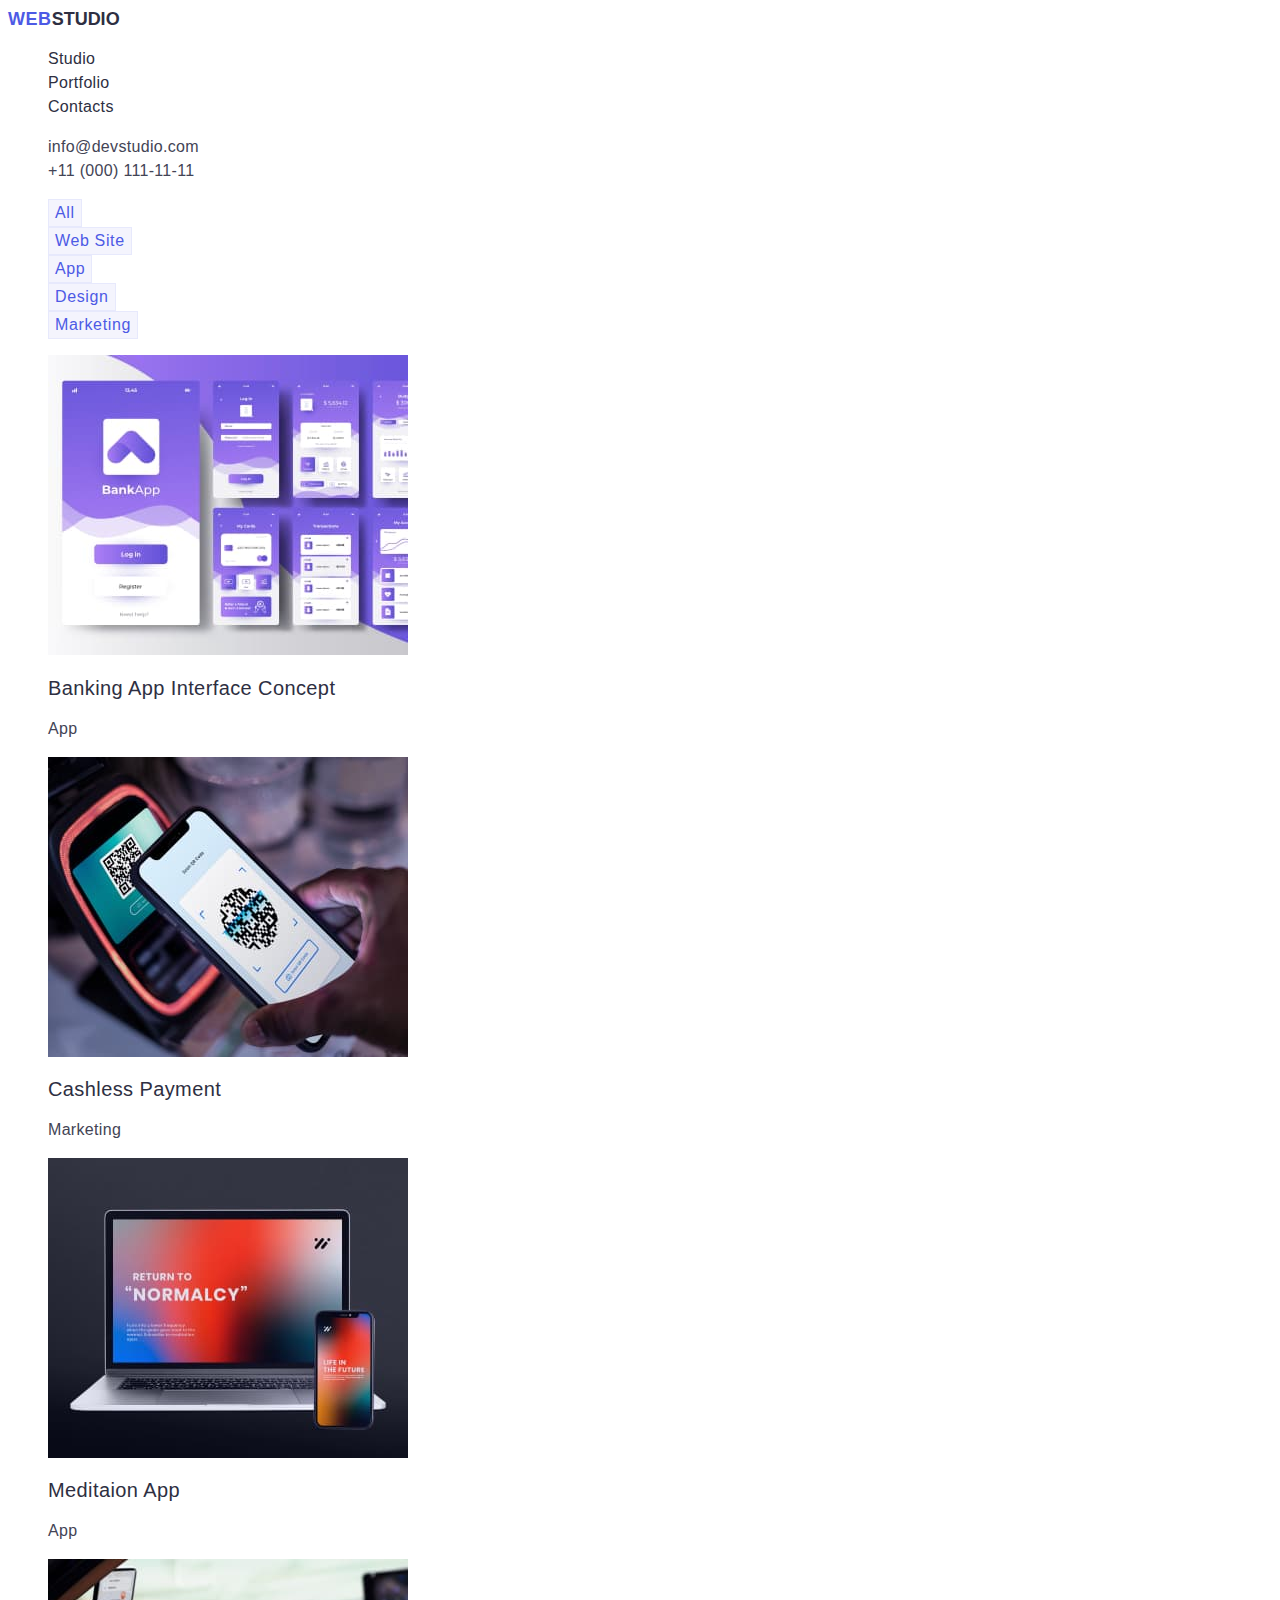
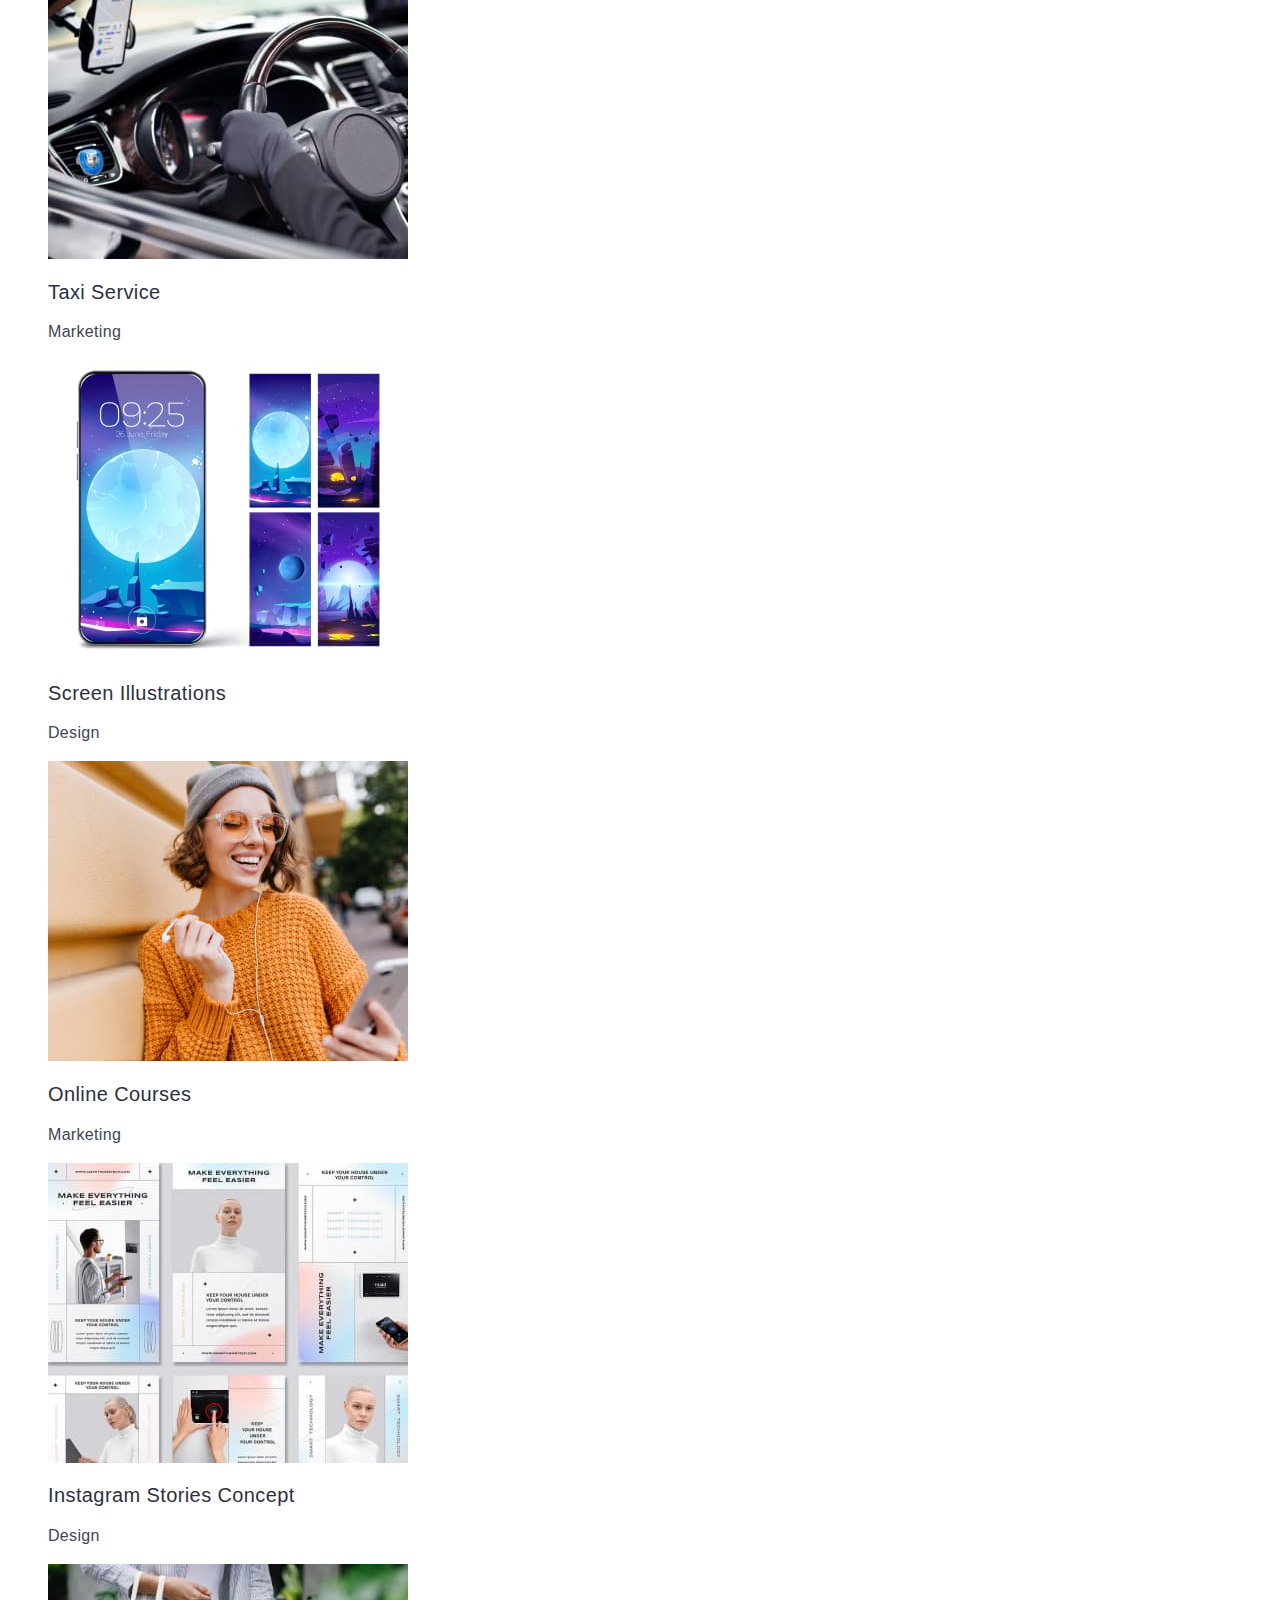
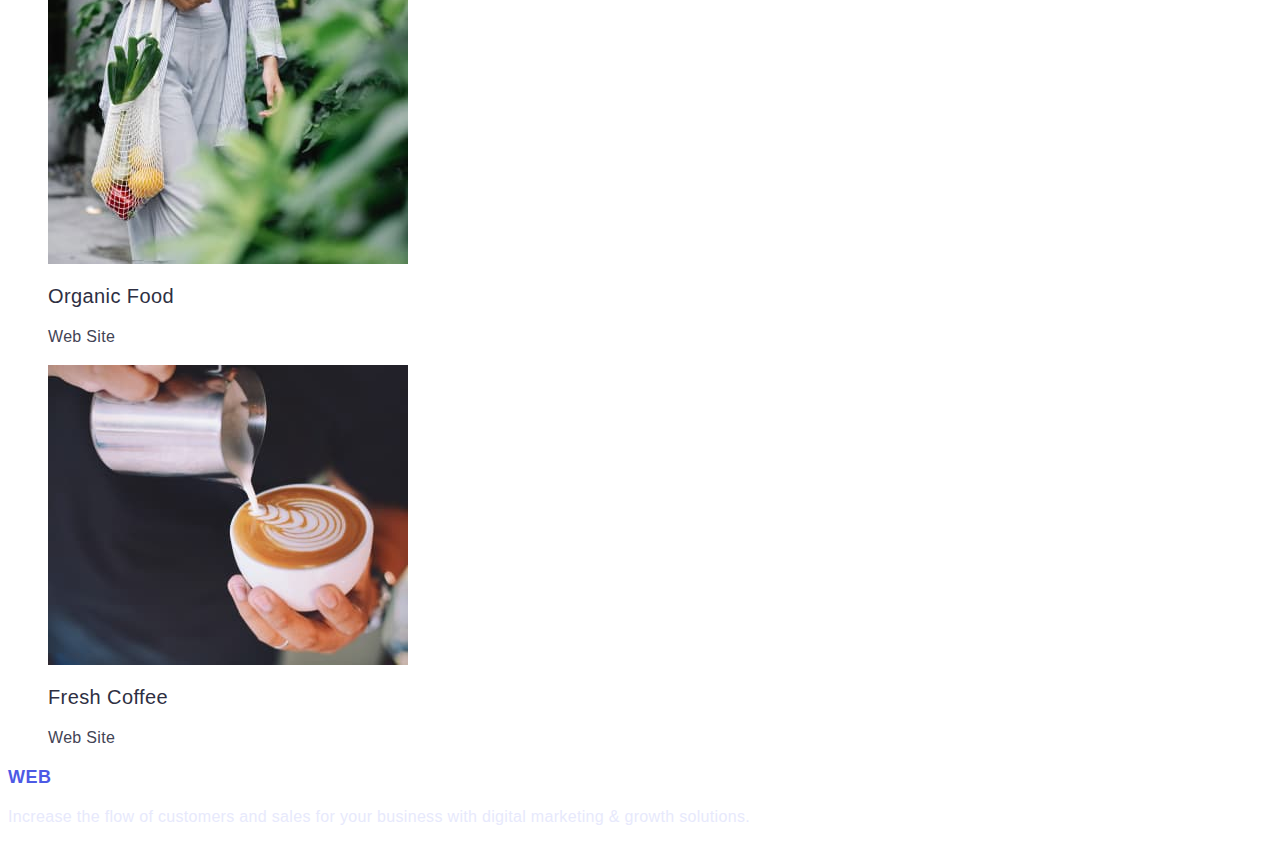
==== portfolio.html @ 4753c225 "Initial commit" ====
<!DOCTYPE html>

<html lang="en">
<head>
    <meta charset="UTF-8">
    <meta http-equiv="X-UA-Compatible" content="IE=edge">
    <meta name="viewport" content="width=device-width, initial-scale=1.0">
    <title>WebStudio</title>
    <link rel="stylesheet" href="./css/styles.css">
</head>

<body>
<!--Navigation-->
    <header>
        <nav>
            <a class="logo" href="./index.html"> <span class="logo-style">Web</span>Studio</a> 
            <ul class="site-nav list">
                <li>
                    <a class="link" href="./index.html">Studio</a>
                </li>
                <li>
                    <a class="link" href="./portfolio.html">Portfolio</a>
                </li>
                <li>
                    <a class="link" href="">Contacts</a>
                </li>
            </ul>
        </nav>
        <address class="nav"> 
            <ul class="nav contacts-nav">
                <li>
                    <a class="link" href="mailto:info@devstudio.com">info@devstudio.com</a>
                </li>
                <li>
                    <a class="link" href="tel:+110001111111">+11 (000) 111-11-11</a>
                </li>
            </ul>
        </address>
    </header>

    <main>
<!--Portfolio-->
        <h1 class="hidden">Portfolio</h1>
        <section>
            <ul class="list">
                <li>
                    <button class="button">All</button>
                </li>  
                <li>
                    <button class="button">Web Site</button>
                </li> 
                <li>
                    <button class="button">App</button>
                </li> 
                <li>
                    <button class="button">Design</button>
                </li>
                <li>
                    <button class="button">Marketing</button>
                </li>
            </ul>

<!--List-->
        <ul class="list">
            <li>
                <a class="link" href="">
                    <img src="./images/bancapp.jpg" alt="Banking App" width="360">
                    <h2 class="section-title">Banking App Interface Concept</h2>
                    <p class="text">App</p>
                </a>
            </li>
            <li>
                <a class="link" href="">
                    <img src="./images/cashless.jpg" alt="Cashless Payment" width="360">
                    <h2 class="section-title">Cashless Payment</h2>
                    <p class="text">Marketing</p>
                </a>
            </li>
            <li>
                <a class="link" href="">
                    <img src="./images/pc_phone.jpg" alt="Meditaion App" width="360">
                    <h2 class="section-title">Meditaion App</h2>
                    <p class="text">App</p>
                </a>
            </li>
            <li>
                <a class="link" href="">
                    <img src="./images/taxi.jpg" alt="Taxi Service" width="360">
                    <h2 class="section-title">Taxi Service</h2>
                    <p class="text">Marketing</p>
                </a>
            </li>
            <li>
                <a class="link" href="">
                    <img src="./images/screen.jpg" alt="Screen Illustrations" width="360">
                    <h2 class="section-title">Screen Illustrations</h2>
                    <p class="text">Design</p>
                </a>
            </li>
            <li>
                <a class="link" href="">
                    <img src="./images/ms.jpg" alt="Online Courses" width="360">
                    <h2 class="section-title">Online Courses</h2>
                    <p class="text">Marketing</p>
                </a>
            </li>
            <li>
                <a class="link" href="">
                    <img src="./images/istagram.jpg" alt="Instagram Stories Concept" width="360">
                    <h2 class="section-title">Instagram Stories Concept</h2>
                    <p class="text">Design</p>
                </a>
            </li>
            <li>
                <a class="link" href="">
                    <img src="./images/food.jpg" alt="Organic Food" width="360">
                    <h2 class="section-title">Organic Food</h2>
                    <p class="text">Web Site</p>
                </a>
            </li>
            <li>
                <a class="link" href="">
                    <img src="./images/coffee.jpg" alt="Fresh Coffee" width="360">
                    <h2 class="section-title">Fresh Coffee</h2>
                    <p class="text">Web Site</p>
                </a>
            </li>
        </ul>
    </section>
</main>
<!--Footer-->
<footer>
    <a class="logo-footer" href="./index.html"><span class="logo-style">Web</span>Studio</a>
    <p class="text-footer">Increase the flow of customers and sales for your business with digital marketing & growth solutions.</p>
</footer>
</body>
</html>
---- css/styles.css ----
/* color text
color: #434455;
color: #2E2F42;
color: #E7E9FC;
hero
color: #FFFFFF;
logo
color: #4D5AE5;
color: #F4F4FD;
btn normal
color: #4D5AE5;
hover
color: #FFFFFF;
color: #404BBF;
*/
/* color site
background: #FFFFFF;
background: #F4F4FD;
background: #2E2F42;
*/
:root {
    --primary-text-color: #434455;
    --secondary-text-color: #2E2F42;
    --accent-color: #4D5AE5;
    --secondary-accent-color: #404BBF;
    --primary-white-color: #FFFFFF;
}

/*Header*/
body {
    background-color: #FFFFFF;
    color: #434455;
    font-family: 'Roboto' , sans-serif;
}

.hidden {
    position: absolute;
    width: 1px;
    height: 1px;
    margin: -1px;
    border: 0;
    padding: 0;
    
    white-space: nowrap;
    clip-path: inset(100%);
    clip: rect(0 0 0 0);
    overflow: hidden;
  }

.logo {
    text-decoration: none;
    font-family: 'Raleway', sans-serif;
    font-weight: 800;
    font-size: 18px;
    line-height: 1.3;
    text-transform: uppercase;

    color: var(--secondary-text-color);
}

.logo-style {
    text-decoration: none;
    font-family: 'Raleway', sans-serif;
    font-weight: 800;
    font-size: 18px;
    line-height: 1.3;
    letter-spacing: 0.03em;
    text-transform: uppercase;

    color: var(--accent-color);
}

.logo-footer {
    text-decoration: none;
    font-family: 'Raleway', sans-serif;
    font-weight: 800;
    font-size: 18px;
    line-height: 1.2;
    letter-spacing: 0.03em;
    text-transform: uppercase;

    color: var(--primary-white-color);
}

.list {
    list-style: none;
}

.link {
    text-decoration: none;
}
.section-title {
    font-weight: 500;
    font-size: 20px;
    line-height: 1.2;
    letter-spacing: 0.02em;

    color: var(--secondary-text-color);
}

.section-subject {
    font-size: 36px;
    line-height: 1.1;
    letter-spacing: 0.02em;

    color: #2E2F42;
}

/*Navigation*/
.site-nav .link:hover,
.site-nav .link:focus {
    color: var(--secondary-accent-color);
}

.site-nav .link {
    font-weight: 500;
    font-size: 16px;
    line-height: 1.5;
    letter-spacing: 0.02em;

    color: var(--secondary-text-color);
}

/*Phone number at Email*/
.nav {
    list-style: none;
    font-style: inherit;
    }
    
.nav .link:hover,
.nav .link:focus {
    color: var(--secondary-accent-color);
    }
    
.contacts-nav .link { 
    list-style: none;
    font-style: inherit;
    font-size: 16px;
    line-height: 1.5;
    letter-spacing: 0.02em;
       
    color: var(--primary-text-color);
    }


/*Main button*/
.button-submit {
    font-family: 'Roboto', sans-serif;
    font-weight: 500;
    font-size: 16px;
    line-height: 1.5;
    letter-spacing: 0.04em;

    color: var(--primary-white-color);
    background: var(--accent-color);
}

.button-submit:hover,
.button-submit:focus {
    color: var(--primary-white-color);
    background: var(--secondary-accent-color);
}

/*Hero*/
.hero-title {
    font-size: 56px;
    line-height: 1.2;
    letter-spacing: 0.02em;

    color: var(--primary-white-color);
}

/*Portfolio Nav*/
.button {
    cursor:pointer;
    font-family: 'Roboto', sans-serif;
    font-weight: 500;
    font-size: 16px;
    line-height: 1.5;
    letter-spacing: 0.04em;

    color: var(--accent-color);
    background: #F4F4FD;
    border: 1px solid #E7E9FC;
}

.button:hover,
.button:focus {
    color:var(--primary-white-color);
    background:var(--secondary-accent-color);
}

.text {
    font-size: 16px;
    line-height: 1.5;
    letter-spacing: 0.02em;

    color: var(--primary-text-color);
}

.text-footer {
    font-size: 16px;
    line-height: 1.5;
    letter-spacing: 0.02em;

    color: #E7E9FC;
}
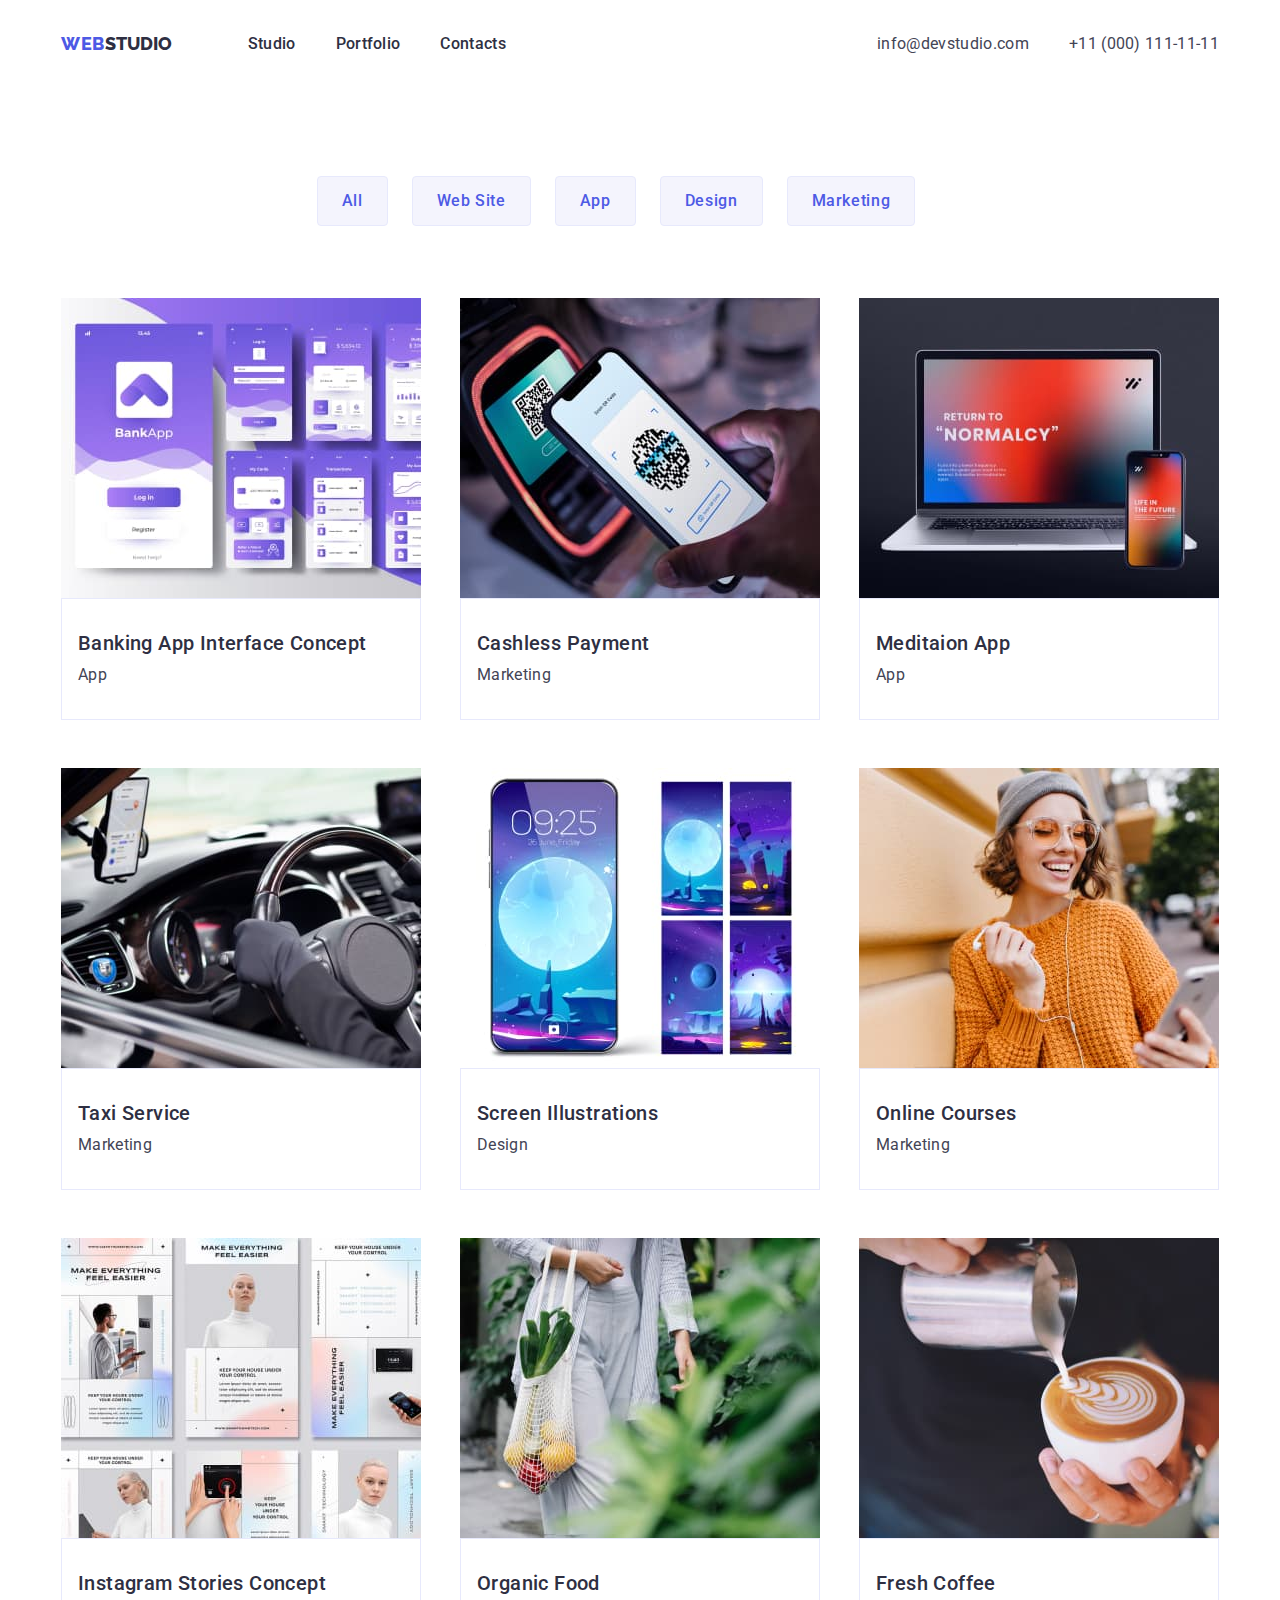
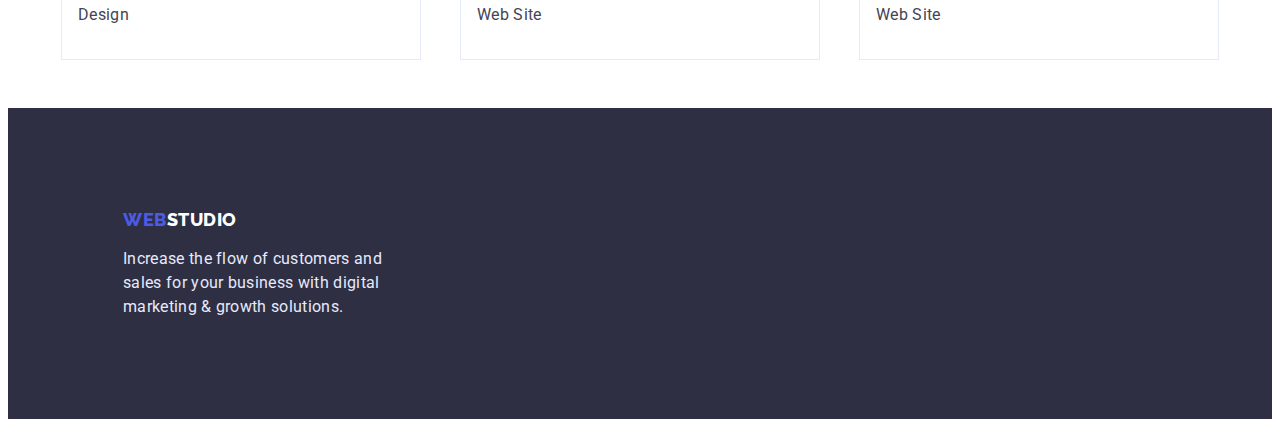
==== commit e11b70d3: "Added CSS styles" ====
--- a/portfolio.html
+++ b/portfolio.html
@@ -6,132 +6,160 @@
     <meta http-equiv="X-UA-Compatible" content="IE=edge">
     <meta name="viewport" content="width=device-width, initial-scale=1.0">
     <title>WebStudio</title>
+    <link rel="preconnect" href="https://fonts.googleapis.com">
+    <link rel="preconnect" href="https://fonts.gstatic.com" crossorigin>
+    <link href="https://fonts.googleapis.com/css2?family=Raleway:wght@800&family=Roboto:wght@400;500;700;900&display=swap" rel="stylesheet">
+    <link rel="stylesheet" href="https://cdnjs.cloudflare.com/ajax/libs/modern-normalize/1.1.0/modern-normalize.min.css" 
+    integrity="sha512-wpPYUAdjBVSE4KJnH1VR1HeZfpl1ub8YT/NKx4PuQ5NmX2tKuGu6U/JRp5y+Y8XG2tV+wKQpNHVUX03MfMFn9Q==" crossorigin="anonymous" referrerpolicy="no-referrer" />
     <link rel="stylesheet" href="./css/styles.css">
 </head>
 
 <body>
-<!--Navigation-->
-    <header>
-        <nav>
+    <header class="page-header"> 
+        <nav class="container">
+        <div class="main-nav">
             <a class="logo" href="./index.html"> <span class="logo-style">Web</span>Studio</a> 
             <ul class="site-nav list">
-                <li>
+                <li class="item">
                     <a class="link" href="./index.html">Studio</a>
                 </li>
-                <li>
+                <li class="item">
                     <a class="link" href="./portfolio.html">Portfolio</a>
                 </li>
-                <li>
+                <li class="item">
                     <a class="link" href="">Contacts</a>
                 </li>
             </ul>
+            <address class="nav"> 
+                <ul class="contacts-nav nav">
+                    <li class="item">
+                        <a class="link" href="mailto:info@devstudio.com">info@devstudio.com</a>
+                    </li>
+                    <li class="item">
+                        <a class="link" href="tel:+110001111111">+11 (000) 111-11-11</a>
+                    </li>
+                </ul>
+            </address>
+        </div>  
         </nav>
-        <address class="nav"> 
-            <ul class="nav contacts-nav">
-                <li>
-                    <a class="link" href="mailto:info@devstudio.com">info@devstudio.com</a>
-                </li>
-                <li>
-                    <a class="link" href="tel:+110001111111">+11 (000) 111-11-11</a>
-                </li>
-            </ul>
-        </address>
     </header>
 
     <main>
-<!--Portfolio-->
         <h1 class="hidden">Portfolio</h1>
         <section>
-            <ul class="list">
-                <li>
+            <div class="container filter-container">
+            <ul class="btn list">
+                <li class="btn-elements">
                     <button class="button">All</button>
                 </li>  
-                <li>
+                <li class="btn-elements">
                     <button class="button">Web Site</button>
                 </li> 
-                <li>
+                <li class="btn-elements">
                     <button class="button">App</button>
                 </li> 
-                <li>
+                <li class="btn-elements">
                     <button class="button">Design</button>
                 </li>
-                <li>
+                <li class="btn-elements">
                     <button class="button">Marketing</button>
                 </li>
             </ul>
+            </div>
 
-<!--List-->
-        <ul class="list">
-            <li>
+    <div class="container">
+        <ul class="flex-elements list">
+            <li class="list-elements">
                 <a class="link" href="">
-                    <img src="./images/bancapp.jpg" alt="Banking App" width="360">
-                    <h2 class="section-title">Banking App Interface Concept</h2>
-                    <p class="text">App</p>
+                    <img src="./images/bancapp.jpg" alt="Banking App" width="360" class="product-img">
+                    <div class="product-content">
+                        <h2 class="section-title">Banking App Interface Concept</h2>
+                        <p class="text">App</p>
+                    </div>
                 </a>
             </li>
-            <li>
+            <li class="list-elements">
                 <a class="link" href="">
-                    <img src="./images/cashless.jpg" alt="Cashless Payment" width="360">
-                    <h2 class="section-title">Cashless Payment</h2>
-                    <p class="text">Marketing</p>
+                    <img src="./images/cashless.jpg" alt="Cashless Payment" width="360" class="product-img">
+                    <div class="product-content">
+                        <h2 class="section-title">Cashless Payment</h2>
+                        <p class="text">Marketing</p>
+                    </div>
                 </a>
             </li>
-            <li>
+            <li class="list-elements">
                 <a class="link" href="">
-                    <img src="./images/pc_phone.jpg" alt="Meditaion App" width="360">
-                    <h2 class="section-title">Meditaion App</h2>
-                    <p class="text">App</p>
+                    <img src="./images/pc_phone.jpg" alt="Meditaion App" width="360" class="product-img">
+                    <div class="product-content">
+                        <h2 class="section-title">Meditaion App</h2>
+                        <p class="text">App</p>
+                    </div>
                 </a>
             </li>
-            <li>
+            <li class="list-elements">
                 <a class="link" href="">
-                    <img src="./images/taxi.jpg" alt="Taxi Service" width="360">
-                    <h2 class="section-title">Taxi Service</h2>
-                    <p class="text">Marketing</p>
+                    <img src="./images/taxi.jpg" alt="Taxi Service" width="360" class="product-img">
+                    <div class="product-content">
+                        <h2 class="section-title">Taxi Service</h2>
+                        <p class="text">Marketing</p>
+                    </div>
                 </a>
             </li>
-            <li>
+            <li class="list-elements">
                 <a class="link" href="">
-                    <img src="./images/screen.jpg" alt="Screen Illustrations" width="360">
-                    <h2 class="section-title">Screen Illustrations</h2>
-                    <p class="text">Design</p>
+                    <img src="./images/screen.jpg" alt="Screen Illustrations" width="360" class="product-img">
+                    <div class="product-content">
+                        <h2 class="section-title">Screen Illustrations</h2>
+                        <p class="text">Design</p>
+                    </div>
                 </a>
             </li>
-            <li>
+            <li class="list-elements">
                 <a class="link" href="">
-                    <img src="./images/ms.jpg" alt="Online Courses" width="360">
-                    <h2 class="section-title">Online Courses</h2>
-                    <p class="text">Marketing</p>
+                    <img src="./images/ms.jpg" alt="Online Courses" width="360" class="product-img">
+                    <div class="product-content">
+                        <h2 class="section-title">Online Courses</h2>
+                        <p class="text">Marketing</p>
+                    </div>
                 </a>
             </li>
-            <li>
+            <li class="list-elements">
                 <a class="link" href="">
-                    <img src="./images/istagram.jpg" alt="Instagram Stories Concept" width="360">
-                    <h2 class="section-title">Instagram Stories Concept</h2>
-                    <p class="text">Design</p>
+                    <img src="./images/istagram.jpg" alt="Instagram Stories Concept" width="360" class="product-img">
+                    <div class="product-content">
+                        <h2 class="section-title">Instagram Stories Concept</h2>
+                        <p class="text">Design</p>
+                    </div>
                 </a>
             </li>
-            <li>
+            <li class="list-elements">
                 <a class="link" href="">
-                    <img src="./images/food.jpg" alt="Organic Food" width="360">
-                    <h2 class="section-title">Organic Food</h2>
-                    <p class="text">Web Site</p>
+                    <img src="./images/food.jpg" alt="Organic Food" width="360" class="product-img">
+                    <div class="product-content">
+                        <h2 class="section-title">Organic Food</h2>
+                        <p class="text">Web Site</p>
+                    </div>
                 </a>
             </li>
-            <li>
+            <li class="list-elements">
                 <a class="link" href="">
-                    <img src="./images/coffee.jpg" alt="Fresh Coffee" width="360">
+                    <img src="./images/coffee.jpg" alt="Fresh Coffee" width="360" class="product-img">
+                    <div class="product-content">
                     <h2 class="section-title">Fresh Coffee</h2>
                     <p class="text">Web Site</p>
+                </div>
                 </a>
             </li>
         </ul>
+    </div>
     </section>
 </main>
-<!--Footer-->
-<footer>
+
+<footer class="footer-bg">
+<div class="container">
     <a class="logo-footer" href="./index.html"><span class="logo-style">Web</span>Studio</a>
     <p class="text-footer">Increase the flow of customers and sales for your business with digital marketing & growth solutions.</p>
+</div>
 </footer>
 </body>
 </html>--- a/css/styles.css
+++ b/css/styles.css
@@ -1,207 +1,420 @@
-/* color text
-color: #434455;
-color: #2E2F42;
-color: #E7E9FC;
-hero
-color: #FFFFFF;
-logo
-color: #4D5AE5;
-color: #F4F4FD;
-btn normal
-color: #4D5AE5;
-hover
-color: #FFFFFF;
-color: #404BBF;
-*/
-/* color site
-background: #FFFFFF;
-background: #F4F4FD;
-background: #2E2F42;
-*/
 :root {
-    --primary-text-color: #434455;
-    --secondary-text-color: #2E2F42;
-    --accent-color: #4D5AE5;
-    --secondary-accent-color: #404BBF;
-    --primary-white-color: #FFFFFF;
-}
-
-/*Header*/
+  --primary-text-color: #434455;
+  --secondary-text-color: #2e2f42;
+  --accent-color: #4d5ae5;
+  --secondary-accent-color: #404bbf;
+  --primary-white-color: #ffffff;
+}
+
+h1,
+h2,
+h3,
+h4,
+h5,
+h6,
+p {
+  margin: 0;
+}
+
+html {
+  box-sizing: border-box;
+}
+
+.list {
+  padding: 0;
+  margin: 0;
+  list-style: none;
+}
+
+.link {
+  text-decoration: none;
+}
+
+/*------------------------Header------------------------*/
 body {
-    background-color: #FFFFFF;
-    color: #434455;
-    font-family: 'Roboto' , sans-serif;
+  background-color: var(--primary-white-color);
+  color: var(--primary-text-color);
+  font-family: "Roboto", sans-serif;
 }
 
 .hidden {
-    position: absolute;
-    width: 1px;
-    height: 1px;
-    margin: -1px;
-    border: 0;
-    padding: 0;
-    
-    white-space: nowrap;
-    clip-path: inset(100%);
-    clip: rect(0 0 0 0);
-    overflow: hidden;
-  }
+  position: absolute;
+  width: 1px;
+  height: 1px;
+  margin: -1px;
+  border: 0;
+  padding: 0;
+
+  white-space: nowrap;
+  clip-path: inset(100%);
+  clip: rect(0 0 0 0);
+  overflow: hidden;
+}
 
 .logo {
-    text-decoration: none;
-    font-family: 'Raleway', sans-serif;
-    font-weight: 800;
-    font-size: 18px;
-    line-height: 1.3;
-    text-transform: uppercase;
-
-    color: var(--secondary-text-color);
+  text-decoration: none;
+  font-family: "Raleway", sans-serif;
+  font-weight: 800;
+  font-size: 18px;
+  line-height: 1.3;
+  text-transform: uppercase;
+
+  color: var(--secondary-text-color);
 }
 
 .logo-style {
-    text-decoration: none;
-    font-family: 'Raleway', sans-serif;
-    font-weight: 800;
-    font-size: 18px;
-    line-height: 1.3;
-    letter-spacing: 0.03em;
-    text-transform: uppercase;
-
-    color: var(--accent-color);
-}
-
-.logo-footer {
-    text-decoration: none;
-    font-family: 'Raleway', sans-serif;
-    font-weight: 800;
-    font-size: 18px;
-    line-height: 1.2;
-    letter-spacing: 0.03em;
-    text-transform: uppercase;
-
-    color: var(--primary-white-color);
-}
-
-.list {
-    list-style: none;
-}
-
-.link {
-    text-decoration: none;
-}
-.section-title {
-    font-weight: 500;
-    font-size: 20px;
-    line-height: 1.2;
-    letter-spacing: 0.02em;
-
-    color: var(--secondary-text-color);
-}
-
-.section-subject {
-    font-size: 36px;
-    line-height: 1.1;
-    letter-spacing: 0.02em;
-
-    color: #2E2F42;
-}
-
-/*Navigation*/
+  text-decoration: none;
+  font-family: "Raleway", sans-serif;
+  font-weight: 800;
+  font-size: 18px;
+  line-height: 1.3;
+  letter-spacing: 0.03em;
+  text-transform: uppercase;
+
+  color: var(--accent-color);
+}
+
+.page-header {
+  list-style: none;
+
+  background:var(--primary-white-color);
+}
+
+.main-nav {
+  display: flex;
+  align-items: center;
+}
+
+.container {
+  margin-right: auto;
+  margin-left: auto;
+  width: 1158px;
+  padding-right: 15px;
+  padding-left: 15px;
+}
+
+/*------------------------Navigation------------------------*/
 .site-nav .link:hover,
 .site-nav .link:focus {
-    color: var(--secondary-accent-color);
+  color: var(--secondary-accent-color);
+}
+
+.site-nav {
+  display: flex;
+  margin-left: 76px;
+}
+
+.site-nav .item:not(:last-child){
+  margin-right: 40px;
 }
 
 .site-nav .link {
-    font-weight: 500;
-    font-size: 16px;
-    line-height: 1.5;
-    letter-spacing: 0.02em;
-
-    color: var(--secondary-text-color);
-}
-
-/*Phone number at Email*/
+  text-decoration: none;
+  display: block;
+  padding-top: 24px;
+  padding-bottom: 24px;
+
+  font-weight: 500;
+  font-size: 16px;
+  line-height: 1.5;
+  letter-spacing: 0.02em;
+
+  color: var(--secondary-text-color);
+}
+
+/*------------------------Phone number at Email------------------------*/
 .nav {
-    list-style: none;
-    font-style: inherit;
-    }
-    
+  list-style: none;
+  font-style: inherit;
+  margin-left: auto;
+}
+
 .nav .link:hover,
 .nav .link:focus {
-    color: var(--secondary-accent-color);
-    }
-    
-.contacts-nav .link { 
-    list-style: none;
-    font-style: inherit;
-    font-size: 16px;
-    line-height: 1.5;
-    letter-spacing: 0.02em;
-       
-    color: var(--primary-text-color);
-    }
-
-
-/*Main button*/
+  color: var(--secondary-accent-color);
+}
+
+.contacts-nav {
+  display: flex;
+}
+
+.contacts-nav .item:not(:last-child) {
+  margin-right: 40px;
+}
+
+.contacts-nav .link {
+  list-style: none;
+  font-style: inherit;
+  font-size: 16px;
+  line-height: 1.5;
+  letter-spacing: 0.02em;
+  text-decoration: none;
+
+  color: var(--primary-text-color);
+}
+
+/*------------------------Hero------------------------*/
+.hero-title {
+  margin-top: 0;
+  margin-bottom: 48px;
+  font-size: 56px;
+  line-height: 1.2;
+  letter-spacing: 0.02em;
+  color: var(--primary-white-color);
+}
+
+.flex-container {
+  width: calc((100% - 72px) / 4);
+  margin-right: 24px;
+}
+
+.flex-container:nth-child(4) {
+  margin-right: 0;
+}
+
+.feature-list {
+  display: flex;
+  margin-top: 0;
+  margin-bottom: 120px;
+}
+
+.hero-container {
+  text-align: center;
+  padding-top: 188px;
+  margin-bottom: 120px;
+}
+
+.header-container {
+}
+
+.filter-container{
+  margin-top: 96px;
+
+}
+
+.hero {
+background: var(--secondary-text-color);
+}
+
+/*------------------------Main button------------------------*/
 .button-submit {
-    font-family: 'Roboto', sans-serif;
-    font-weight: 500;
-    font-size: 16px;
-    line-height: 1.5;
-    letter-spacing: 0.04em;
-
-    color: var(--primary-white-color);
-    background: var(--accent-color);
+  font-family: "Roboto", sans-serif;
+  font-weight: 500;
+  font-size: 16px;
+  line-height: 1.5;
+  letter-spacing: 0.04em;
+  box-shadow: 0px 4px 4px rgba(0, 0, 0, 0.15);
+  border-radius: 4px;
+  margin-bottom: 208px;
+  padding: 16px 32px;
+  border: 0;
+
+  color: var(--primary-white-color);
+  background: var(--accent-color);
 }
 
 .button-submit:hover,
 .button-submit:focus {
-    color: var(--primary-white-color);
-    background: var(--secondary-accent-color);
-}
-
-/*Hero*/
-.hero-title {
-    font-size: 56px;
-    line-height: 1.2;
-    letter-spacing: 0.02em;
-
-    color: var(--primary-white-color);
-}
-
-/*Portfolio Nav*/
+  color: var(--primary-white-color);
+  background: var(--secondary-accent-color);
+}
+
+/*------------------------Portfolio Nav------------------------*/
 .button {
-    cursor:pointer;
-    font-family: 'Roboto', sans-serif;
-    font-weight: 500;
-    font-size: 16px;
-    line-height: 1.5;
-    letter-spacing: 0.04em;
-
-    color: var(--accent-color);
-    background: #F4F4FD;
-    border: 1px solid #E7E9FC;
+  cursor: pointer;
+  font-family: "Roboto", sans-serif;
+  font-weight: 500;
+  font-size: 16px;
+  line-height: 1.5;
+  letter-spacing: 0.04em;
+  margin-top: 0;
+  margin-bottom: 72px;
+  padding: 12px 24px;
+  border-radius: 4px;
+
+  border: 1px solid #E7E9FC;
+  color: var(--accent-color);
+  background: #f4f4fd;
+  border: 1px solid #e7e9fc;
 }
 
 .button:hover,
 .button:focus {
-    color:var(--primary-white-color);
-    background:var(--secondary-accent-color);
+  color: var(--primary-white-color);
+  background: var(--secondary-accent-color);
+}
+
+.btn {
+  display: flex;
+  justify-content: center;
+  margin-right: 24px;
+}
+
+.btn-elements {
+  margin-right: 24px;
+}
+
+/*------------------------Features------------------------*/
+.features-title {
+  font-weight: 500;
+  font-size: 20px;
+  line-height: 1.2;
+  letter-spacing: 0.02em;
+
+  color: var(--secondary-text-color);
+}
+
+.team-members-nam {
+  font-weight: 500;
+  font-size: 20px;
+  line-height: 1.2;
+  letter-spacing: 0.02em;
+  padding-top: 32px;
+  margin-bottom: 8px;
+
+  color: var(--secondary-text-color); 
+}
+.section-title {
+  font-weight: 500;
+  font-size: 20px;
+  line-height: 1.2;
+  letter-spacing: 0.02em;
+  padding-top: 32px;
+  padding-left: 16px;
+  margin-bottom: 8px;
+
+  color: var(--secondary-text-color);
+}
+
+.section-subject {
+  font-size: 36px;
+  line-height: 1.1;
+  letter-spacing: 0.02em;
+  text-align: center;
+  margin-bottom: 72px;
+
+  color:var(--secondary-text-color);
+}
+
+.section-team {
+  font-size: 36px;
+  line-height: 1.1;
+  letter-spacing: 0.02em;
+  text-align: center;
+  margin-bottom: 72px;
+  padding-top: 120px;
+
+  color:var(--secondary-text-color);
+}
+
+.list-subject {
+  display: flex;
+  justify-content: space-between;
+  margin-bottom: 120px;
+}
+
+.flex-subject {
+  background: linear-gradient(0deg, rgba(77, 90, 229, 0.1), rgba(77, 90, 229, 0.1)), url(2368.jpg);
+}
+
+.img-subject{
+  display: block;
+}
+
+.features-text {
+  font-size: 16px;
+  line-height: 1.5;
+  letter-spacing: 0.02em;
+
+  color: var(--primary-text-color);
+}
+
+.team-members-pos {
+  font-size: 16px;
+  line-height: 1.5;
+  letter-spacing: 0.02em;
+  margin-bottom: 32px;
+
+  color: var(--primary-text-color);
 }
 
 .text {
-    font-size: 16px;
-    line-height: 1.5;
-    letter-spacing: 0.02em;
-
-    color: var(--primary-text-color);
+  font-size: 16px;
+  line-height: 1.5;
+  letter-spacing: 0.02em;
+  padding-bottom: 32px;
+  padding-left: 16px;
+
+  color: var(--primary-text-color);
+}
+
+.team-bg {
+background: #F4F4FD;
+}
+
+.flex-elements{
+  display: flex;
+  flex-wrap: wrap;
+  justify-content: space-between;
+}
+
+.flex-elements:nth-child(2n+1) {
+  margin-right: 0;
+}
+
+.list-elements{
+  margin-bottom: 48px;
+}
+
+.product-content {
+  border: 1px solid #E7E9FC;
+}
+
+.product-img {
+  display: block;
+}
+
+.team-members{
+  display: flex;
+  justify-content: space-between;
+  text-align: center;
+  }
+  
+.team-members:nth-child(3n+1) {
+  margin-right: 0;
+}
+  
+.team-members-items{
+  margin-bottom: 120px;
+  box-shadow: 0px 1px 6px rgba(46, 47, 66, 0.08), 0px 1px 1px rgba(46, 47, 66, 0.16), 0px 2px 1px rgba(46, 47, 66, 0.08);
+  border-radius: 0px 0px 4px 4px;
+
+  background: var(--primary-white-color);
+}
+
+/*------------------------Footer------------------------*/
+.logo-footer {
+  text-decoration: none;
+  font-family: "Raleway", sans-serif;
+  font-weight: 800;
+  font-size: 18px;
+  line-height: 1.2;
+  letter-spacing: 0.03em;
+  text-transform: uppercase;
+
+  color: var(--primary-white-color);
 }
 
 .text-footer {
-    font-size: 16px;
-    line-height: 1.5;
-    letter-spacing: 0.02em;
-
-    color: #E7E9FC;
-}
+  font-size: 16px;
+  line-height: 1.5;
+  letter-spacing: 0.02em;
+  width: 264px;
+  color: #e7e9fc;
+  margin-top: 16px;
+}
+
+.footer-bg {
+background: var(--secondary-text-color);
+padding: 100px;
+}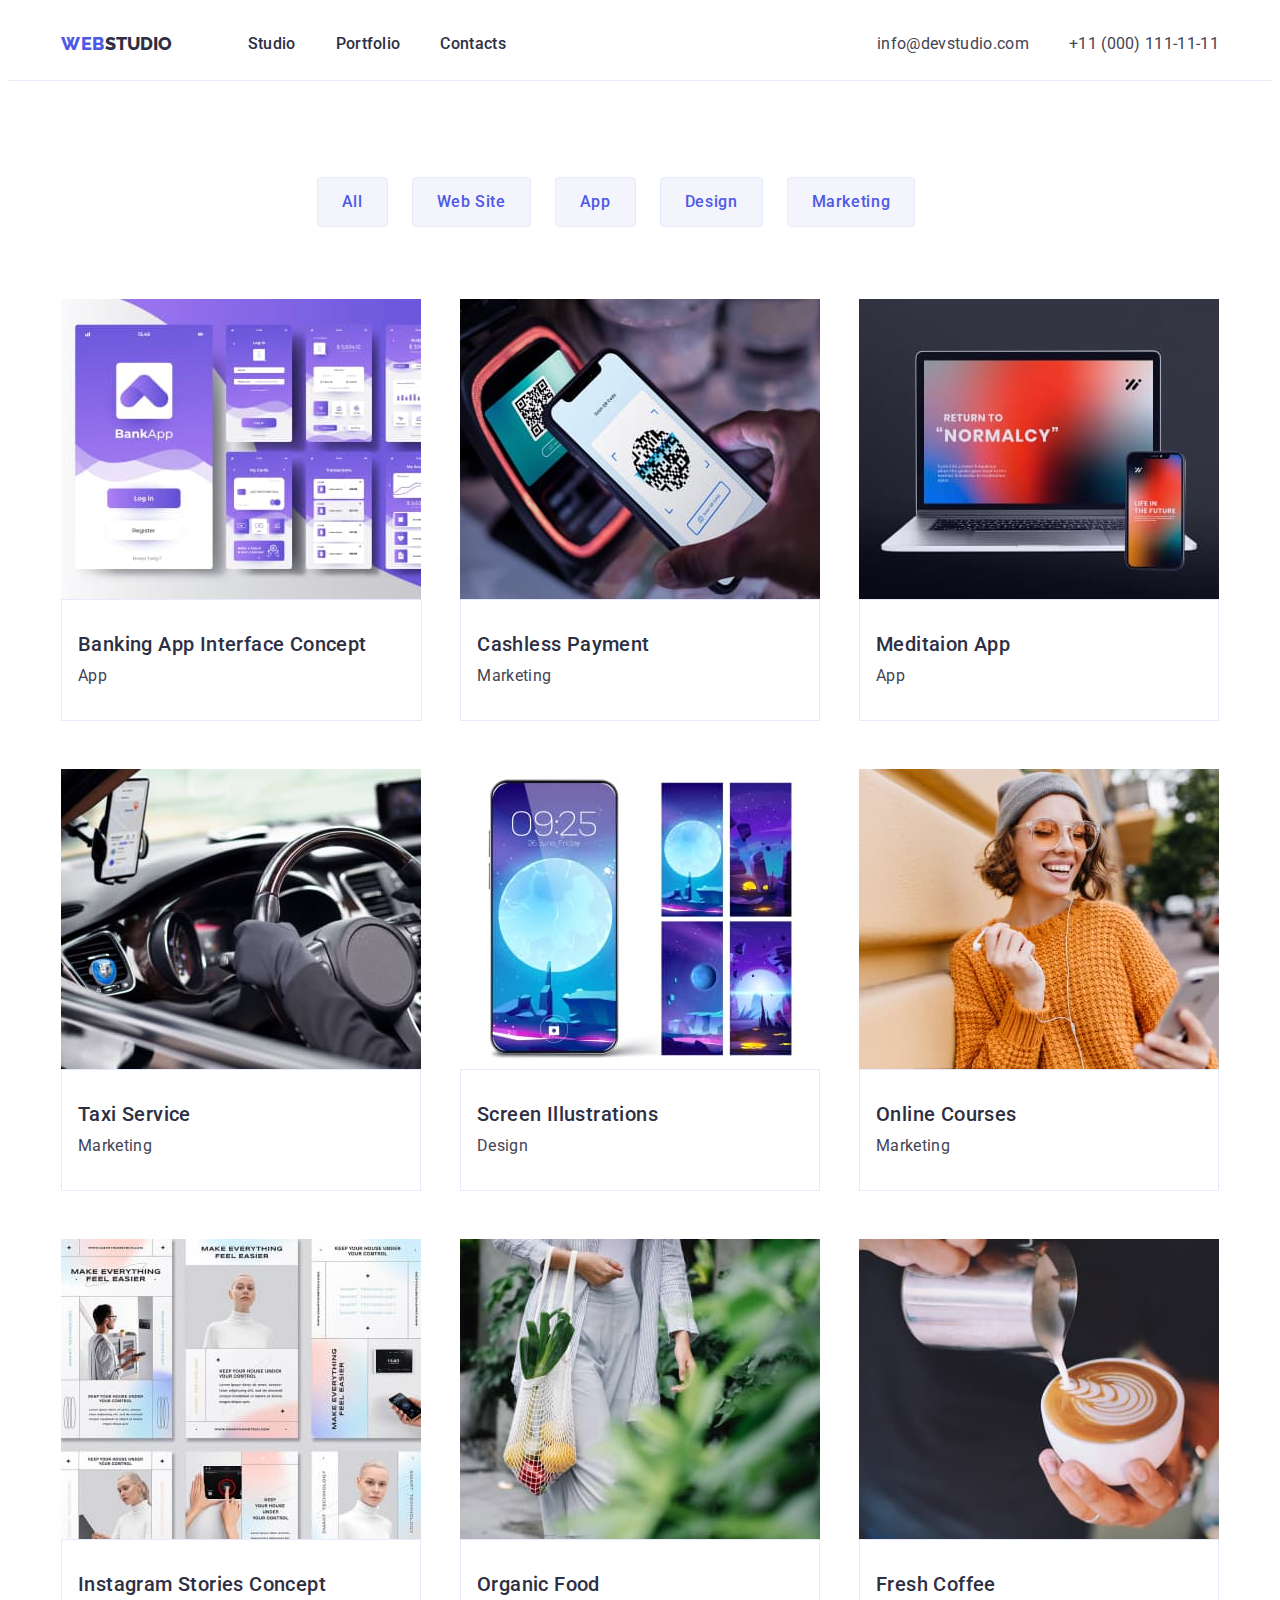
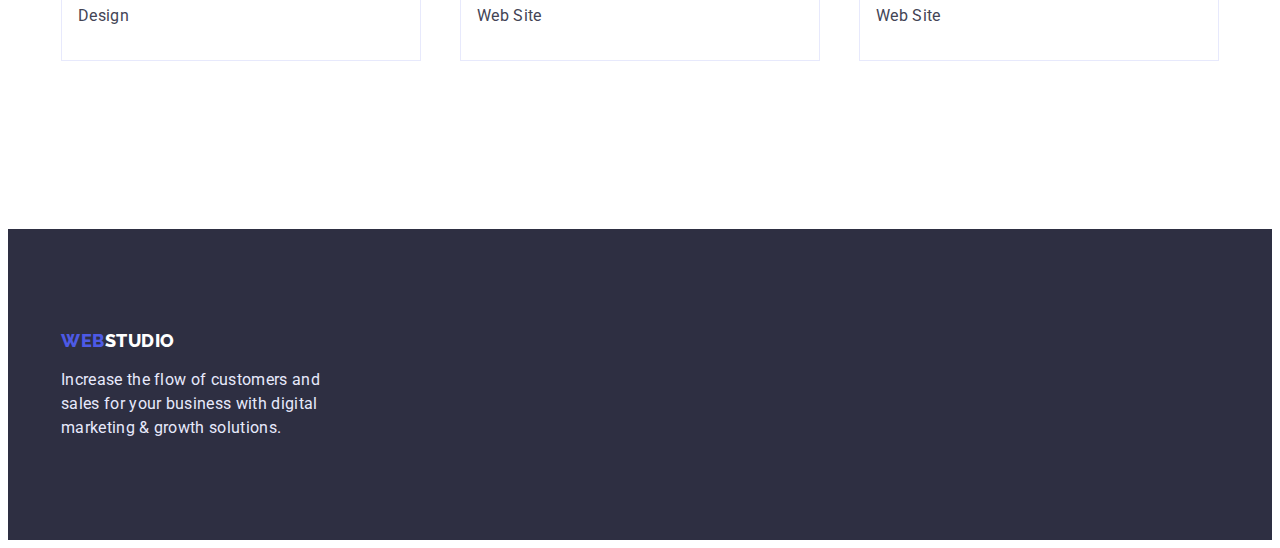
==== commit b899ed48: "fixt" ====
--- a/portfolio.html
+++ b/portfolio.html
@@ -15,7 +15,7 @@
 </head>
 
 <body>
-    <header class="page-header"> 
+    <header class="page-header header-border"> 
         <nav class="container">
         <div class="main-nav">
             <a class="logo" href="./index.html"> <span class="logo-style">Web</span>Studio</a> 
@@ -67,7 +67,7 @@
             </ul>
             </div>
 
-    <div class="container">
+    <div class="container product-container">
         <ul class="flex-elements list">
             <li class="list-elements">
                 <a class="link" href="">
--- a/css/styles.css
+++ b/css/styles.css
@@ -32,9 +32,10 @@
 
 /*------------------------Header------------------------*/
 body {
+  font-family: "Roboto", sans-serif;
+  
   background-color: var(--primary-white-color);
   color: var(--primary-text-color);
-  font-family: "Roboto", sans-serif;
 }
 
 .hidden {
@@ -80,6 +81,10 @@
   background:var(--primary-white-color);
 }
 
+.header-border {
+  border-bottom: 1px solid #E7E9FC;
+}
+
 .main-nav {
   display: flex;
   align-items: center;
@@ -154,12 +159,16 @@
 }
 
 /*------------------------Hero------------------------*/
+.hero-container {
+  text-align: center;
+}
+
 .hero-title {
-  margin-top: 0;
   margin-bottom: 48px;
   font-size: 56px;
-  line-height: 1.2;
-  letter-spacing: 0.02em;
+  line-height: 1.07;
+  letter-spacing: 0.02em;
+
   color: var(--primary-white-color);
 }
 
@@ -172,28 +181,25 @@
   margin-right: 0;
 }
 
+.features-container{
+  padding-top: 120px;
+  padding-bottom: 120px;
+}
+
 .feature-list {
   display: flex;
   margin-top: 0;
-  margin-bottom: 120px;
-}
-
-.hero-container {
-  text-align: center;
+}
+
+.uptitle {
+  padding-bottom: 8px;
+}
+
+.hero {
   padding-top: 188px;
-  margin-bottom: 120px;
-}
-
-.header-container {
-}
-
-.filter-container{
-  margin-top: 96px;
-
-}
-
-.hero {
-background: var(--secondary-text-color);
+  padding-bottom: 188px;
+
+  background: var(--secondary-text-color);
 }
 
 /*------------------------Main button------------------------*/
@@ -205,9 +211,9 @@
   letter-spacing: 0.04em;
   box-shadow: 0px 4px 4px rgba(0, 0, 0, 0.15);
   border-radius: 4px;
-  margin-bottom: 208px;
   padding: 16px 32px;
   border: 0;
+  margin: inherit;
 
   color: var(--primary-white-color);
   background: var(--accent-color);
@@ -227,8 +233,6 @@
   font-size: 16px;
   line-height: 1.5;
   letter-spacing: 0.04em;
-  margin-top: 0;
-  margin-bottom: 72px;
   padding: 12px 24px;
   border-radius: 4px;
 
@@ -254,6 +258,12 @@
   margin-right: 24px;
 }
 
+.filter-container{
+  padding-top: 96px;
+  padding-bottom: 72px;
+
+}
+
 /*------------------------Features------------------------*/
 .features-title {
   font-weight: 500;
@@ -264,26 +274,18 @@
   color: var(--secondary-text-color);
 }
 
-.team-members-nam {
+.section-title {
   font-weight: 500;
   font-size: 20px;
   line-height: 1.2;
   letter-spacing: 0.02em;
-  padding-top: 32px;
   margin-bottom: 8px;
 
-  color: var(--secondary-text-color); 
-}
-.section-title {
-  font-weight: 500;
-  font-size: 20px;
-  line-height: 1.2;
-  letter-spacing: 0.02em;
-  padding-top: 32px;
-  padding-left: 16px;
-  margin-bottom: 8px;
-
   color: var(--secondary-text-color);
+}
+
+.subject-container {
+  padding-bottom: 120px;
 }
 
 .section-subject {
@@ -291,9 +293,37 @@
   line-height: 1.1;
   letter-spacing: 0.02em;
   text-align: center;
-  margin-bottom: 72px;
+  padding-bottom: 72px;
 
   color:var(--secondary-text-color);
+}
+
+.list-subject {
+  display: flex;
+  justify-content: space-between;
+}
+
+.flex-subject {
+  background: linear-gradient(0deg, rgba(77, 90, 229, 0.1), rgba(77, 90, 229, 0.1)), url(2368.jpg);
+}
+
+.img-subject{
+  display: block;
+}
+
+.features-text {
+  font-size: 16px;
+  line-height: 1.5;
+  letter-spacing: 0.02em;
+
+  color: var(--primary-text-color);
+}
+
+.team-bg {
+  padding-top: 120px;
+  padding-bottom: 120px;
+
+  background: #F4F4FD;
 }
 
 .section-team {
@@ -301,27 +331,39 @@
   line-height: 1.1;
   letter-spacing: 0.02em;
   text-align: center;
-  margin-bottom: 72px;
-  padding-top: 120px;
+  padding-bottom: 72px;
 
   color:var(--secondary-text-color);
 }
 
-.list-subject {
+.team-members{
   display: flex;
   justify-content: space-between;
-  margin-bottom: 120px;
-}
-
-.flex-subject {
-  background: linear-gradient(0deg, rgba(77, 90, 229, 0.1), rgba(77, 90, 229, 0.1)), url(2368.jpg);
-}
-
-.img-subject{
-  display: block;
-}
-
-.features-text {
+  text-align: center;
+}
+    
+.team-members:nth-child(3n+1) {
+  margin-right: 0;
+}
+  
+.team-members-nam {
+  font-weight: 500;
+  font-size: 20px;
+  line-height: 1.2;
+  letter-spacing: 0.02em;
+  margin-bottom: 8px;
+
+  color: var(--secondary-text-color); 
+}
+
+.team-members-items{
+  box-shadow: 0px 1px 6px rgba(46, 47, 66, 0.08), 0px 1px 1px rgba(46, 47, 66, 0.16), 0px 2px 1px rgba(46, 47, 66, 0.08);
+  border-radius: 0px 0px 4px 4px;
+  
+  background: var(--primary-white-color);
+}
+
+.team-members-pos {
   font-size: 16px;
   line-height: 1.5;
   letter-spacing: 0.02em;
@@ -329,27 +371,21 @@
   color: var(--primary-text-color);
 }
 
-.team-members-pos {
-  font-size: 16px;
-  line-height: 1.5;
-  letter-spacing: 0.02em;
-  margin-bottom: 32px;
+.team-container {
+  padding-top: 32px;
+  padding-bottom: 32px;
+}
+
+.text {
+  font-size: 16px;
+  line-height: 1.5;
+  letter-spacing: 0.02em;
 
   color: var(--primary-text-color);
 }
 
-.text {
-  font-size: 16px;
-  line-height: 1.5;
-  letter-spacing: 0.02em;
-  padding-bottom: 32px;
-  padding-left: 16px;
-
-  color: var(--primary-text-color);
-}
-
-.team-bg {
-background: #F4F4FD;
+.product-container {
+  padding-bottom: 120px;
 }
 
 .flex-elements{
@@ -368,28 +404,11 @@
 
 .product-content {
   border: 1px solid #E7E9FC;
+  padding: 32px 54px 32px 16px;
 }
 
 .product-img {
   display: block;
-}
-
-.team-members{
-  display: flex;
-  justify-content: space-between;
-  text-align: center;
-  }
-  
-.team-members:nth-child(3n+1) {
-  margin-right: 0;
-}
-  
-.team-members-items{
-  margin-bottom: 120px;
-  box-shadow: 0px 1px 6px rgba(46, 47, 66, 0.08), 0px 1px 1px rgba(46, 47, 66, 0.16), 0px 2px 1px rgba(46, 47, 66, 0.08);
-  border-radius: 0px 0px 4px 4px;
-
-  background: var(--primary-white-color);
 }
 
 /*------------------------Footer------------------------*/
@@ -410,11 +429,14 @@
   line-height: 1.5;
   letter-spacing: 0.02em;
   width: 264px;
+  margin-top: 16px;
+
   color: #e7e9fc;
-  margin-top: 16px;
 }
 
 .footer-bg {
+padding-top: 100px;
+padding-bottom: 100px;
+
 background: var(--secondary-text-color);
-padding: 100px;
 }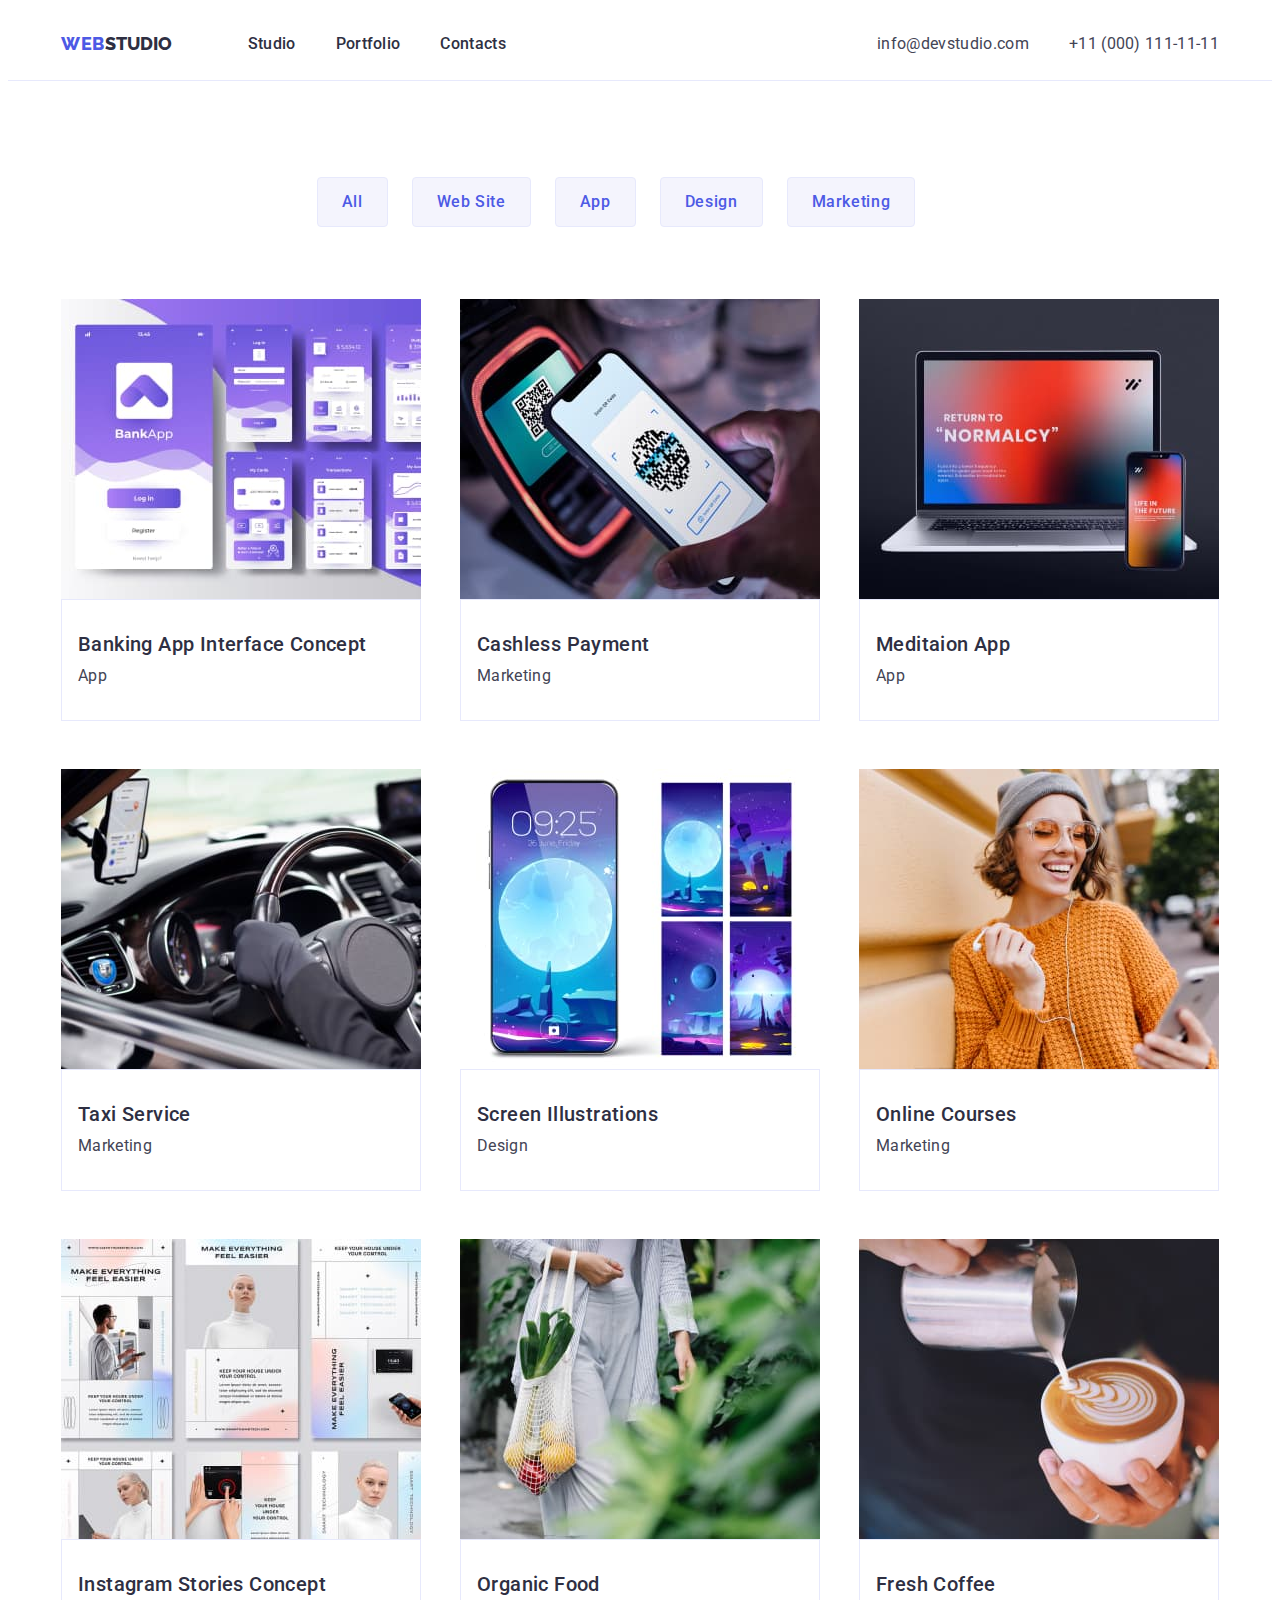
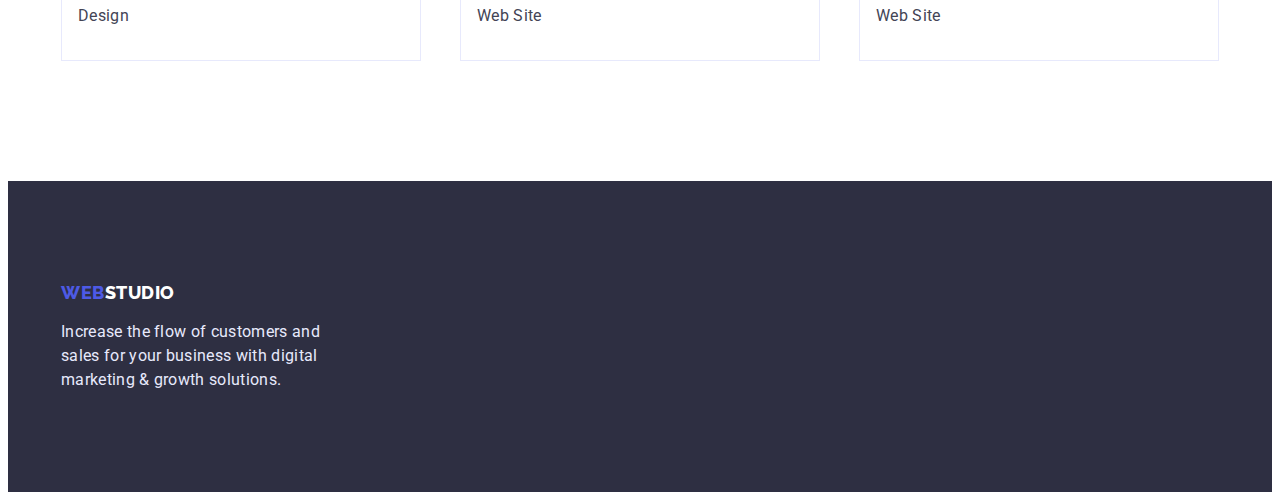
==== commit 52eefb18: "margin add" ====
--- a/portfolio.html
+++ b/portfolio.html
@@ -46,8 +46,8 @@
 
     <main>
         <h1 class="hidden">Portfolio</h1>
-        <section>
-            <div class="container filter-container">
+        <section class="container portfolio-section">
+            <div class="filter-container">
             <ul class="btn list">
                 <li class="btn-elements">
                     <button class="button">All</button>
@@ -67,7 +67,6 @@
             </ul>
             </div>
 
-    <div class="container product-container">
         <ul class="flex-elements list">
             <li class="list-elements">
                 <a class="link" href="">
@@ -151,7 +150,6 @@
                 </a>
             </li>
         </ul>
-    </div>
     </section>
 </main>
 
--- a/css/styles.css
+++ b/css/styles.css
@@ -168,6 +168,7 @@
   font-size: 56px;
   line-height: 1.07;
   letter-spacing: 0.02em;
+  /*max-width*/
 
   color: var(--primary-white-color);
 }
@@ -258,9 +259,13 @@
   margin-right: 24px;
 }
 
+.portfolio-section {
+  padding-top: 96px;
+  padding-bottom: 120px;
+}
+
 .filter-container{
-  padding-top: 96px;
-  padding-bottom: 72px;
+  margin-bottom: 72px;
 
 }
 
@@ -293,7 +298,7 @@
   line-height: 1.1;
   letter-spacing: 0.02em;
   text-align: center;
-  padding-bottom: 72px;
+  margin-bottom: 72px;
 
   color:var(--secondary-text-color);
 }
@@ -331,7 +336,7 @@
   line-height: 1.1;
   letter-spacing: 0.02em;
   text-align: center;
-  padding-bottom: 72px;
+  margin-bottom: 72px;
 
   color:var(--secondary-text-color);
 }
@@ -384,10 +389,6 @@
   color: var(--primary-text-color);
 }
 
-.product-container {
-  padding-bottom: 120px;
-}
-
 .flex-elements{
   display: flex;
   flex-wrap: wrap;
@@ -402,9 +403,13 @@
   margin-bottom: 48px;
 }
 
+.list-elements:nth-child(n + 6) {
+  margin-bottom: 0;
+}
+
 .product-content {
   border: 1px solid #E7E9FC;
-  padding: 32px 54px 32px 16px;
+  padding: 32px 16px 32px 16px;
 }
 
 .product-img {
